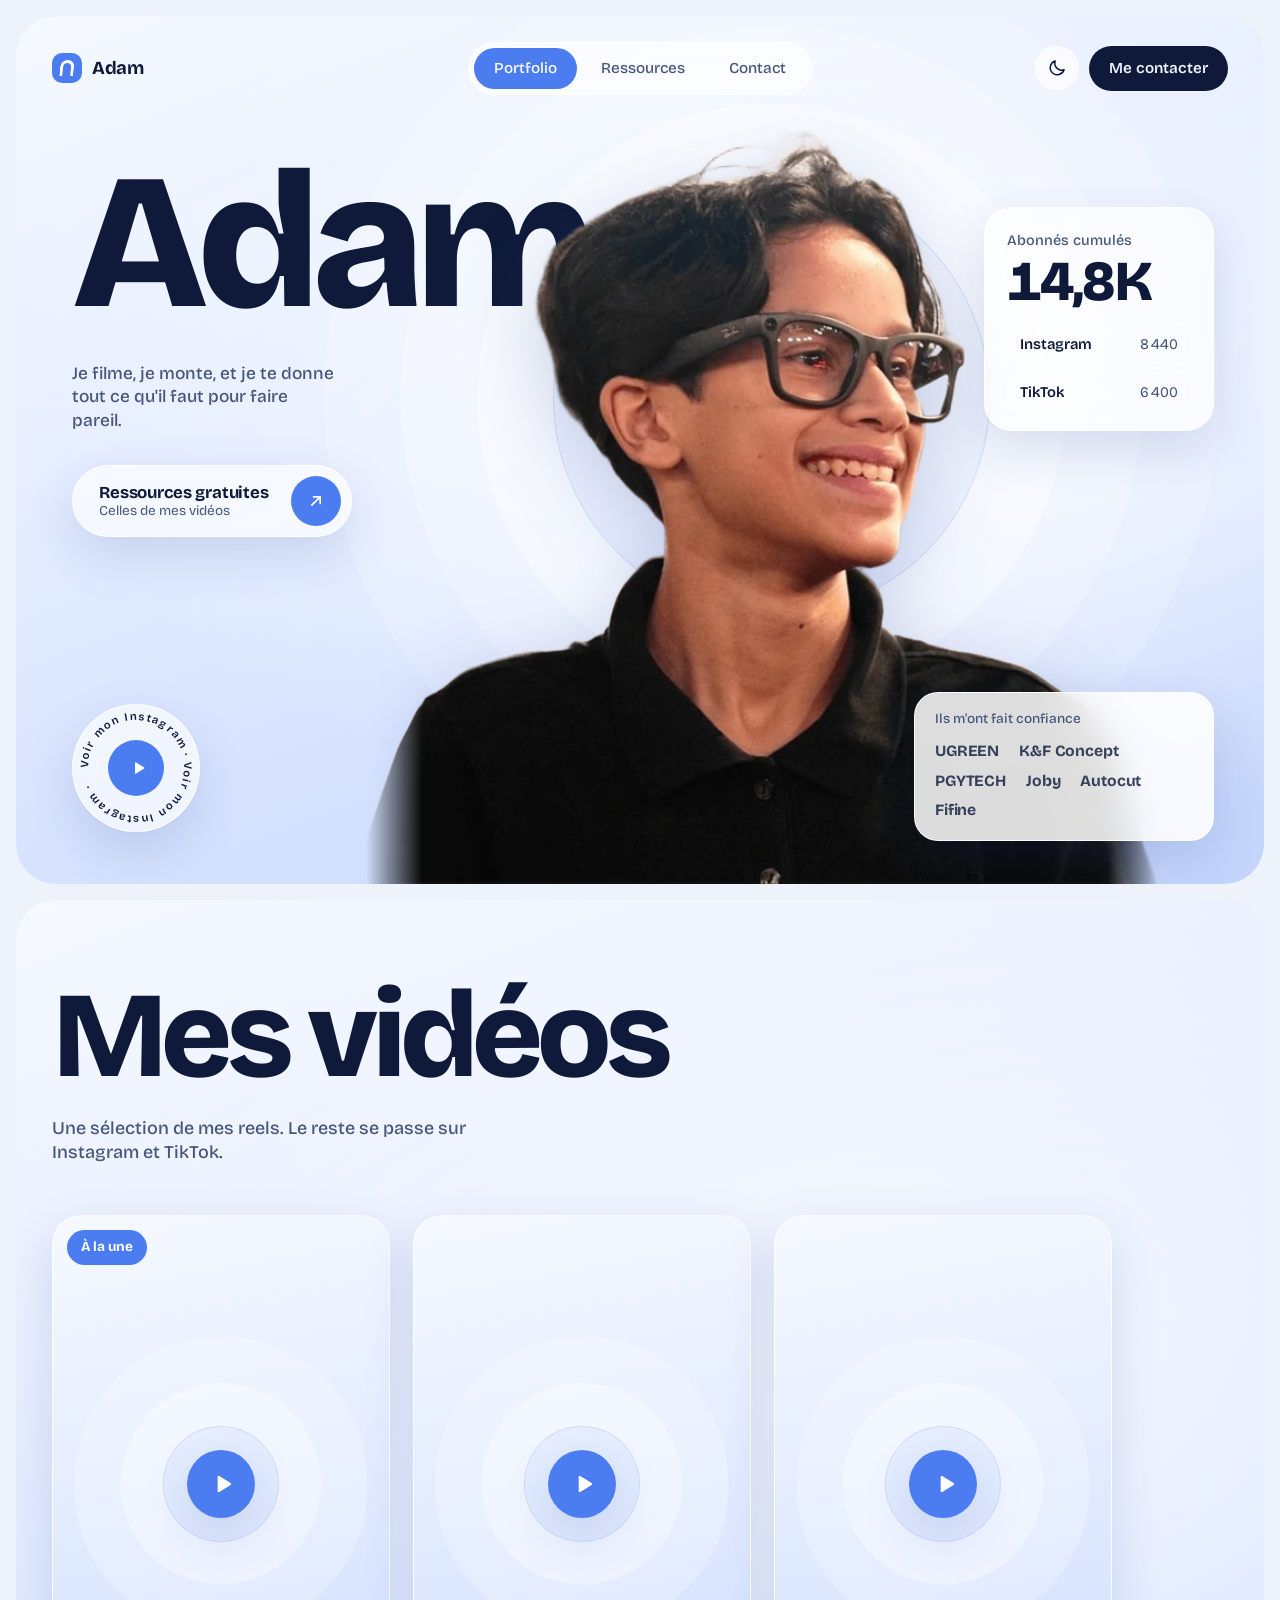
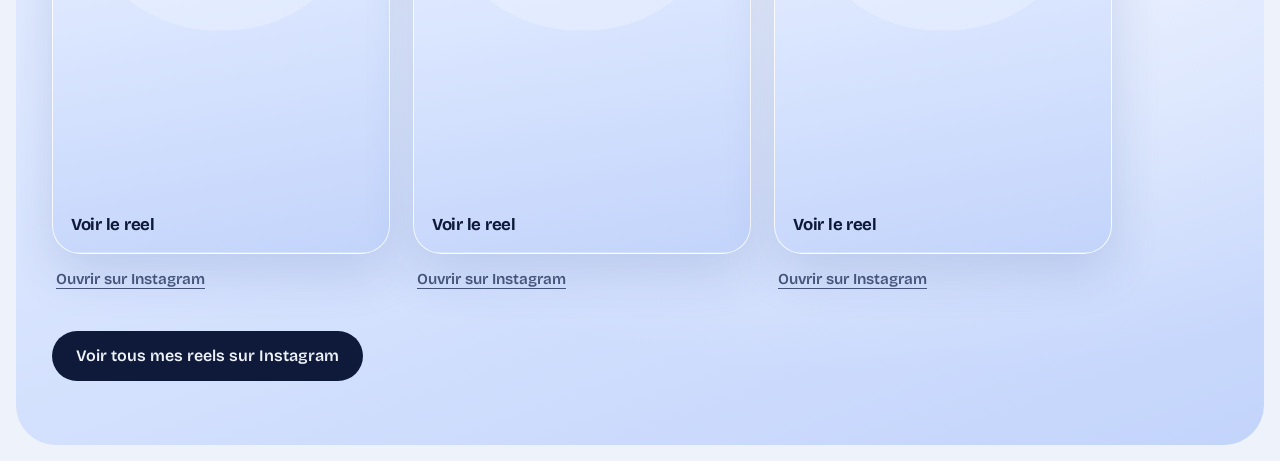
==== index.html @ 1184e5c5 "Ajoute le site lasagadadam.com : portfolio, ressources et checklist tournage Co-Authored-By: Claude " ====
<!doctype html>
<html lang="fr" data-theme="light">
<head>
  <meta charset="utf-8">
  <meta name="viewport" content="width=device-width, initial-scale=1">
  <title>Adam, vidéaste et créateur de contenu</title>
  <meta name="description" content="Portfolio d'Adam, vidéaste et créateur de contenu : courts métrages, vidéos et toutes les ressources gratuites de mes vidéos.">
  <meta name="theme-color" content="#dce7ff">
  <meta property="og:title" content="Adam, vidéaste et créateur de contenu">
  <meta property="og:description" content="Mes vidéos, mes courts métrages et toutes les ressources gratuites de mes vidéos.">
  <meta property="og:type" content="website">
  <link rel="icon" href="data:image/svg+xml,%3Csvg xmlns='http://www.w3.org/2000/svg' viewBox='0 0 32 32'%3E%3Crect width='32' height='32' rx='9' fill='%234c7df0'/%3E%3Cpath d='M9 23l7-14 7 14M12 18h8' stroke='white' stroke-width='3' fill='none' stroke-linecap='round' stroke-linejoin='round'/%3E%3C/svg%3E">
  <link rel="preload" href="assets/fonts/bricolage-grotesque-latin-wght-normal.woff2" as="font" type="font/woff2" crossorigin>
  <link rel="preload" href="assets/adam-720.webp" as="image" type="image/webp">
  <link rel="stylesheet" href="assets/style.css">
  <link rel="stylesheet" href="assets/portfolio.css">
  <script>
    /* Applique le thème choisi avant l'affichage, pour éviter un flash. */
    try { var t = localStorage.getItem("theme"); if (t === "dark" || t === "light") document.documentElement.dataset.theme = t; } catch (e) {}
  </script>
</head>
<body>
  <main class="stage">
    <section class="hero" id="top">

      <header class="nav">
        <a class="brand" href="#top" aria-label="Adam, accueil">
          <span class="brand-mark" aria-hidden="true"></span>
          <span class="brand-name">Adam</span>
        </a>

        <nav class="nav-pill" aria-label="Navigation principale">
          <a href="#portfolio" class="is-current">Portfolio</a>
          <a href="ressources.html">Ressources</a>
          <a href="mailto:lasagadadam@gmail.com">Contact</a>
        </nav>

        <div class="nav-actions">
          <button class="icon-btn" id="theme-toggle" type="button" aria-label="Passer en mode sombre" aria-pressed="false">
            <svg class="i-moon" viewBox="0 0 24 24" width="20" height="20" fill="none" stroke="currentColor" stroke-width="1.8" stroke-linecap="round" stroke-linejoin="round" aria-hidden="true"><path d="M20.5 14.2A8.5 8.5 0 0 1 9.8 3.5a8.5 8.5 0 1 0 10.7 10.7z"/></svg>
            <svg class="i-sun" viewBox="0 0 24 24" width="20" height="20" fill="none" stroke="currentColor" stroke-width="1.8" stroke-linecap="round" stroke-linejoin="round" aria-hidden="true"><circle cx="12" cy="12" r="4"/><path d="M12 2.5v2.2M12 19.3v2.2M2.5 12h2.2M19.3 12h2.2M5.3 5.3l1.6 1.6M17.1 17.1l1.6 1.6M18.7 5.3l-1.6 1.6M6.9 17.1l-1.6 1.6"/></svg>
          </button>
          <a class="btn-contact" href="mailto:lasagadadam@gmail.com">Me contacter</a>
        </div>
      </header>

      <div class="rings" aria-hidden="true"></div>

      <div class="copy">
        <h1 class="name">Adam<span class="sr-only">, vidéaste et créateur de contenu</span></h1>
        <p class="lede">Je filme, je monte, et je te donne tout ce qu'il faut pour faire pareil.</p>
        <a class="cta" href="ressources.html">
          <span class="cta-text">
            <span class="cta-title">Ressources gratuites</span>
            <span class="cta-sub">Celles de mes vidéos</span>
          </span>
          <span class="cta-arrow" aria-hidden="true">
            <svg viewBox="0 0 24 24" width="20" height="20" fill="none" stroke="currentColor" stroke-width="2" stroke-linecap="round" stroke-linejoin="round"><path d="M7 17L17 7M9 7h8v8"/></svg>
          </span>
        </a>
      </div>

      <figure class="portrait">
        <img src="assets/adam-720.webp"
             srcset="assets/adam-720.webp 720w, assets/adam.webp 1080w"
             sizes="(max-width: 960px) 92vw, 46vw"
             width="1080" height="1080" alt="Adam, souriant, avec ses lunettes noires" fetchpriority="high">
      </figure>

      <aside class="card stat" aria-label="Mon audience">
        <p class="stat-label">Abonnés cumulés</p>
        <p class="stat-number"><span id="total" data-target="0">0</span></p>
        <ul class="stat-list" id="socials"></ul>
      </aside>

      <a class="play" id="play-ig" href="https://www.instagram.com/lasagadadam2.0/" target="_blank" rel="noopener" aria-label="Voir mon compte Instagram">
        <svg class="play-text" viewBox="0 0 120 120" aria-hidden="true">
          <defs><path id="circle" d="M60 60m-46 0a46 46 0 1 1 92 0a46 46 0 1 1-92 0"/></defs>
          <text><textPath href="#circle" startOffset="0">Voir mon Instagram · Voir mon Instagram · </textPath></text>
        </svg>
        <span class="play-core" aria-hidden="true">
          <svg viewBox="0 0 24 24" width="18" height="18" fill="currentColor"><path d="M8 5.5v13a1 1 0 0 0 1.5.86l10.4-6.5a1 1 0 0 0 0-1.72L9.5 4.64A1 1 0 0 0 8 5.5z"/></svg>
        </span>
      </a>

      <div class="sponsors card" id="sponsors" hidden>
        <p class="sponsors-label">Ils m'ont fait confiance</p>
        <ul class="sponsors-list" id="sponsors-list"></ul>
      </div>

    </section>

    <section class="panel portfolio" id="portfolio" aria-labelledby="portfolio-title">
      <div class="port-head">
        <h2 class="port-title" id="portfolio-title">Mes vidéos</h2>
        <p class="port-lede">Une sélection de mes reels. Le reste se passe sur Instagram et TikTok.</p>
      </div>
      <ul class="reels" id="reels"></ul>
      <a class="port-more" id="port-more" href="https://www.instagram.com/lasagadadam2.0/" target="_blank" rel="noopener">Voir tous mes reels sur Instagram</a>
    </section>
  </main>

  <script src="data/site.js"></script>
  <script src="assets/theme.js"></script>
  <script src="assets/app.js"></script>
  <script src="assets/portfolio.js"></script>
</body>
</html>
---- assets/style.css ----
/* ---------- Polices (auto-hébergées) ---------- */
@font-face {
  font-family: "Bricolage Grotesque";
  font-style: normal;
  font-weight: 200 800;
  font-display: swap;
  src: url("fonts/bricolage-grotesque-latin-wght-normal.woff2") format("woff2");
  unicode-range: U+0000-00FF, U+0131, U+0152-0153, U+02BB-02BC, U+02C6, U+02DA, U+02DC, U+2000-206F, U+20AC, U+2122, U+2191, U+2193, U+2212, U+2215, U+FEFF, U+FFFD;
}
@font-face {
  font-family: "Bricolage Grotesque";
  font-style: normal;
  font-weight: 200 800;
  font-display: swap;
  src: url("fonts/bricolage-grotesque-latin-ext-wght-normal.woff2") format("woff2");
  unicode-range: U+0100-02BA, U+02BD-02C5, U+02C7-02CC, U+02CE-02D7, U+02DD-02FF, U+0304, U+0308, U+0329, U+1D00-1DBF, U+1E00-1E9F, U+1EF2-1EFF, U+2020, U+20A0-20AB, U+20AD-20C0, U+2113, U+2C60-2C7F, U+A720-A7FF;
}

/* ---------- Thèmes ---------- */
:root {
  --font: "Bricolage Grotesque", ui-sans-serif, system-ui, -apple-system, "Segoe UI", sans-serif;

  --page: #eef2fa;
  --hero-1: #f6f9ff;
  --hero-2: #dce7ff;
  --hero-3: #c3d4fb;
  --ink: #0f1a3a;
  --muted: #47567a;
  --accent: #4c7df0;
  --on-accent: #ffffff;
  --glass: rgba(255, 255, 255, 0.62);
  --glass-line: rgba(255, 255, 255, 0.85);
  --glass-strong: rgba(255, 255, 255, 0.86);
  --ring-a: rgba(255, 255, 255, 0.34);
  --ring-b: rgba(255, 255, 255, 0.22);
  --ring-c: rgba(255, 255, 255, 0.14);
  --ring-line: rgba(76, 125, 240, 0.22);
  --shadow: 0 18px 50px rgba(40, 70, 140, 0.16);
  --photo-glow: 0 24px 40px rgba(30, 55, 130, 0.22);
}

:root[data-theme="dark"] {
  --page: #060a14;
  --hero-1: #121d3a;
  --hero-2: #0c1530;
  --hero-3: #0a1a44;
  --ink: #eaf0ff;
  --muted: #9aaacd;
  --accent: #7fa4ff;
  --on-accent: #0a1330;
  --glass: rgba(24, 38, 74, 0.58);
  --glass-line: rgba(255, 255, 255, 0.1);
  --glass-strong: rgba(20, 33, 68, 0.78);
  --ring-a: rgba(127, 164, 255, 0.12);
  --ring-b: rgba(127, 164, 255, 0.08);
  --ring-c: rgba(127, 164, 255, 0.05);
  --ring-line: rgba(127, 164, 255, 0.28);
  --shadow: 0 18px 50px rgba(0, 0, 0, 0.45);
  --photo-glow: 0 0 60px rgba(127, 164, 255, 0.28);
}

/* ---------- Base ---------- */
*, *::before, *::after { box-sizing: border-box; }
html { -webkit-text-size-adjust: 100%; scroll-behavior: smooth; }
@media (prefers-reduced-motion: reduce) { html { scroll-behavior: auto; } }
#portfolio { scroll-margin-top: 16px; }
body {
  margin: 0;
  background: var(--page);
  color: var(--ink);
  font-family: var(--font);
  font-size: 1rem;
  line-height: 1.5;
  -webkit-font-smoothing: antialiased;
  transition: background-color .3s ease, color .3s ease;
}
a { color: inherit; text-decoration: none; }
ul { margin: 0; padding: 0; list-style: none; }
p { margin: 0; }
img { display: block; max-width: 100%; }
.sr-only {
  position: absolute; width: 1px; height: 1px; margin: -1px; padding: 0;
  overflow: hidden; clip: rect(0 0 0 0); white-space: nowrap; border: 0;
}
:focus-visible { outline: 3px solid var(--accent); outline-offset: 3px; border-radius: 12px; }

/* ---------- Hero (desktop) ---------- */
.stage { padding: 16px; }

.hero,
.panel {
  position: relative;
  isolation: isolate;
  overflow: hidden;
  border-radius: 40px;
  min-height: max(680px, calc(100svh - 32px));
  background:
    radial-gradient(120% 90% at 70% 40%, var(--hero-1) 0%, transparent 60%),
    linear-gradient(160deg, var(--hero-1) 0%, var(--hero-2) 55%, var(--hero-3) 100%);
  transition: background .3s ease;
}

/* Nav */
.nav {
  position: absolute; z-index: 6;
  top: 26px; left: 36px; right: 36px;
  display: grid; grid-template-columns: 1fr auto 1fr; align-items: center; gap: 16px;
}
.brand { display: inline-flex; align-items: center; gap: 10px; justify-self: start; font-weight: 700; font-size: 1.15rem; letter-spacing: -0.02em; }
.brand-mark { width: 30px; height: 30px; border-radius: 10px; background: var(--accent); position: relative; }
.brand-mark::after {
  content: ""; position: absolute; inset: 7px 8px; border: 3px solid var(--on-accent);
  border-bottom: 0; border-radius: 8px 8px 0 0; transform: skewX(-6deg);
}
.nav-pill {
  display: flex; gap: 4px; padding: 5px;
  background: var(--glass); border: 1px solid var(--glass-line); border-radius: 999px;
  backdrop-filter: blur(14px); -webkit-backdrop-filter: blur(14px);
}
.nav-pill a { padding: 9px 20px; border-radius: 999px; font-weight: 500; font-size: .95rem; color: var(--muted); transition: background .2s, color .2s; }
.nav-pill a:hover { color: var(--ink); }
.nav-pill a.is-current { background: var(--accent); color: var(--on-accent); }
.nav-actions { justify-self: end; display: flex; align-items: center; gap: 10px; }
.icon-btn {
  width: 44px; height: 44px; border-radius: 50%; border: 1px solid var(--glass-line);
  background: var(--glass); color: var(--ink); display: grid; place-items: center; cursor: pointer;
  backdrop-filter: blur(14px); -webkit-backdrop-filter: blur(14px); transition: transform .2s;
}
.icon-btn:hover { transform: scale(1.06); }
.i-sun { display: none; }
:root[data-theme="dark"] .i-sun { display: block; }
:root[data-theme="dark"] .i-moon { display: none; }
.btn-contact {
  padding: 11px 20px; border-radius: 999px; background: var(--ink); color: var(--page);
  font-weight: 600; font-size: .95rem; transition: transform .2s;
}
.btn-contact:hover { transform: translateY(-1px); }

/* Anneaux derrière le portrait */
.rings {
  position: absolute; z-index: 0;
  width: min(34vw, 62svh); aspect-ratio: 1; border-radius: 50%;
  right: 22%; top: 44%; transform: translateY(-50%);
  background: radial-gradient(circle, var(--hero-1) 0%, transparent 70%);
  box-shadow:
    0 0 0 1px var(--ring-line),
    0 0 0 clamp(40px, 6vw, 90px) var(--ring-a),
    0 0 0 clamp(80px, 12vw, 180px) var(--ring-b),
    0 0 0 clamp(120px, 18vw, 270px) var(--ring-c);
  animation: rings-in 1.2s cubic-bezier(.2, .7, .2, 1) both;
}

/* Titre + phrase */
.copy { position: absolute; z-index: 1; left: 4.5%; top: 17%; max-width: 40%; }
.name {
  margin: 0; font-weight: 800; letter-spacing: -0.055em; line-height: .82;
  font-size: clamp(6rem, 15vw, 15rem);
  color: var(--ink);
}
.lede {
  margin-top: clamp(22px, 3.2vw, 44px); max-width: 24ch;
  font-size: clamp(1.05rem, 1.35vw, 1.35rem); line-height: 1.35; font-weight: 500; color: var(--muted);
}

/* Portrait */
.portrait { margin: 0; position: absolute; z-index: 2; bottom: 0; right: 8%; height: 92%; aspect-ratio: 1; }
.portrait img {
  width: 100%; height: 100%; object-fit: contain; object-position: bottom center;
  filter: drop-shadow(var(--photo-glow));
  /* Adoucit les bords droits de la photo, coupés net au niveau des épaules */
  -webkit-mask-image: linear-gradient(to right, transparent 0, #000 7%, #000 93%, transparent 100%);
          mask-image: linear-gradient(to right, transparent 0, #000 7%, #000 93%, transparent 100%);
  animation: rise .9s cubic-bezier(.2, .7, .2, 1) both;
}

/* Carte audience */
.card {
  background: var(--glass); border: 1px solid var(--glass-line); border-radius: 28px;
  backdrop-filter: blur(16px); -webkit-backdrop-filter: blur(16px); box-shadow: var(--shadow);
}
.stat { position: absolute; z-index: 4; right: 4%; top: 22%; width: 230px; padding: 22px 22px 18px; }
.stat-label { font-size: .9rem; font-weight: 500; color: var(--muted); }
.stat-number { margin: 2px 0 14px; font-size: clamp(3rem, 4.4vw, 4.2rem); font-weight: 800; letter-spacing: -0.045em; line-height: 1; font-variant-numeric: tabular-nums; }
.stat-list { display: grid; gap: 8px; }
.stat-list li { display: flex; justify-content: space-between; align-items: baseline; gap: 10px; font-size: .92rem; }
.stat-list a { display: flex; justify-content: space-between; width: 100%; gap: 10px; padding: 8px 12px; border-radius: 14px; background: rgba(255, 255, 255, .0); border: 1px solid var(--glass-line); transition: background .2s; }
.stat-list a:hover { background: var(--glass); }
.stat-list .p-name { font-weight: 600; }
.stat-list .p-count { color: var(--muted); font-variant-numeric: tabular-nums; }

/* Bouton lecture / Instagram */
.play {
  position: absolute; z-index: 4; left: 4.5%; bottom: 6%;
  width: 128px; height: 128px; display: grid; place-items: center; border-radius: 50%;
  background: var(--glass); border: 1px solid var(--glass-line); backdrop-filter: blur(14px); -webkit-backdrop-filter: blur(14px);
  box-shadow: var(--shadow);
}
.play-text { position: absolute; inset: 0; width: 100%; height: 100%; }
.play-text text { font-family: var(--font); font-size: 10.6px; font-weight: 600; letter-spacing: .14em; fill: var(--ink); }
.play-core {
  width: 56px; height: 56px; border-radius: 50%; background: var(--accent); color: var(--on-accent);
  display: grid; place-items: center; padding-left: 3px; transition: transform .25s;
}
.play:hover .play-core { transform: scale(1.1); }
.play:hover .play-text { animation: spin 9s linear infinite; }

/* CTA ressources */
.cta {
  margin-top: clamp(22px, 2.6vw, 36px);
  display: inline-flex; align-items: center; gap: 22px; padding: 10px 10px 10px 26px;
  background: var(--glass); border: 1px solid var(--glass-line); border-radius: 999px;
  backdrop-filter: blur(16px); -webkit-backdrop-filter: blur(16px); box-shadow: var(--shadow);
}
.cta-text { display: grid; line-height: 1.2; }
.cta-title { font-weight: 700; font-size: 1.05rem; letter-spacing: -0.01em; }
.cta-sub { font-size: .85rem; color: var(--muted); }
.cta-arrow { width: 50px; height: 50px; border-radius: 50%; background: var(--accent); color: var(--on-accent); display: grid; place-items: center; transition: transform .25s; }
.cta:hover .cta-arrow { transform: rotate(45deg); }

/* Sponsors */
.sponsors { position: absolute; z-index: 4; right: 4%; bottom: 5%; width: 300px; padding: 16px 20px 18px; border-radius: 24px; background: var(--glass-strong); }
.sponsors[hidden] { display: none; }
.sponsors-label { font-size: .85rem; font-weight: 500; color: var(--muted); margin-bottom: 10px; }
.sponsors-list { display: flex; flex-wrap: wrap; gap: 6px 20px; }
.sponsors-list li { font-weight: 700; font-size: .98rem; letter-spacing: -0.01em; color: var(--ink); opacity: .8; }

/* ---------- Animations ---------- */
@keyframes rise { from { opacity: 0; transform: translateY(28px); } to { opacity: 1; transform: none; } }
@keyframes rings-in { from { opacity: 0; transform: translateY(-50%) scale(.82); } to { opacity: 1; transform: translateY(-50%) scale(1); } }
@keyframes spin { to { transform: rotate(360deg); } }
@media (prefers-reduced-motion: reduce) {
  .rings, .portrait img { animation: none; }
  .play:hover .play-text { animation: none; }
  * { transition: none !important; }
}

/* ---------- Tablette / mobile ---------- */
@media (max-width: 1250px) {
  .portrait { right: 5%; }
  .stat { width: 200px; right: 3%; }
}
@media (max-width: 1100px) {
  .portrait { right: 5%; height: min(92%, 58vw); }
  .stat { width: 172px; right: 2.5%; }
  .copy { max-width: 46%; }
  .stat { width: 200px; padding: 18px; }
  .cta-sub { display: none; }
  .sponsors { max-width: 260px; }
}

@media (max-width: 960px) {
  .stage { padding: 10px; }
  .hero {
    min-height: 0; border-radius: 30px; padding: 18px 18px 22px;
    display: grid; gap: 0;
    grid-template-columns: minmax(0, 1fr);
    grid-template-areas: "nav" "copy" "stage" "sponsors";
  }
  .nav {
    position: static; grid-area: nav; grid-template-columns: 1fr auto; row-gap: 14px;
  }
  .nav-pill { grid-column: 1 / -1; grid-row: 2; justify-self: stretch; justify-content: space-between; }
  .nav-pill a { padding: 9px 14px; flex: 1; text-align: center; }
  .btn-contact { display: none; }

  .copy { position: static; grid-area: copy; max-width: none; padding-top: 26px; }
  .name { font-size: clamp(5rem, 30vw, 9rem); }
  .lede { max-width: 26ch; font-size: 1.1rem; }
  .cta { display: flex; justify-content: space-between; margin-top: 22px; }

  .rings, .portrait, .stat, .play { grid-area: stage; position: relative; inset: auto; }
  .rings { align-self: center; justify-self: center; width: 78%; right: auto; top: auto; transform: none; animation-name: rings-in-m; }
  .portrait {
    align-self: end; justify-self: center; width: 100%; max-width: 640px; height: auto; margin-top: -2vw;
    -webkit-mask-image: linear-gradient(to bottom, #000 82%, transparent 100%);
            mask-image: linear-gradient(to bottom, #000 82%, transparent 100%);
  }
  .stat { align-self: end; justify-self: end; width: 156px; padding: 14px 16px 12px; border-radius: 22px; margin-bottom: 4px; }
  .stat-number { font-size: 2.5rem; margin-bottom: 0; }
  .stat-list { display: none; }
  .play { align-self: end; justify-self: start; width: 104px; height: 104px; margin-bottom: 4px; }
  .play-text text { font-size: 9px; }
  .play-core { width: 46px; height: 46px; }

  .sponsors { grid-area: sponsors; position: static; width: auto; margin-top: 18px; }
}
@keyframes rings-in-m { from { opacity: 0; transform: scale(.82); } to { opacity: 1; transform: none; } }
---- assets/portfolio.css ----
/* Section Portfolio de la page d'accueil (s'appuie sur style.css) */
.portfolio {
  margin-top: 16px; min-height: 0;
  padding: clamp(44px, 6.5vw, 96px) 36px clamp(40px, 5vw, 72px);
}
.port-title {
  margin: 0; font-weight: 800; letter-spacing: -0.055em; line-height: .88;
  font-size: clamp(3.4rem, 9.5vw, 8.5rem); color: var(--ink);
}
.port-lede { margin-top: clamp(16px, 2vw, 26px); max-width: 38ch; font-size: clamp(1.05rem, 1.4vw, 1.3rem); line-height: 1.35; font-weight: 500; color: var(--muted); }

.reels {
  display: grid; grid-template-columns: repeat(3, minmax(0, 1fr)); gap: clamp(14px, 1.8vw, 24px);
  max-width: 1060px; margin-top: clamp(30px, 4vw, 52px); align-items: start;
}
.reel { display: grid; gap: 12px; min-width: 0; }

.reel-frame { position: relative; aspect-ratio: 9 / 17; border-radius: 28px; overflow: hidden; background: var(--hero-2); box-shadow: var(--shadow); }
.reel-frame iframe { position: absolute; inset: 0; width: 100%; height: 100%; border: 0; background: #fff; }

.reel-poster {
  position: absolute; inset: 0; width: 100%; display: block; padding: 0; cursor: pointer;
  border: 1px solid var(--glass-line); border-radius: inherit; color: var(--ink); font: inherit; text-align: left;
  background: linear-gradient(170deg, var(--hero-1) 0%, var(--hero-2) 58%, var(--hero-3) 100%);
  background-size: cover; background-position: center;
}
.reel-poster::before {
  content: ""; position: absolute; left: 50%; top: 42%; width: 34%; aspect-ratio: 1; border-radius: 50%;
  transform: translate(-50%, -50%);
  box-shadow: 0 0 0 1px var(--ring-line), 0 0 0 clamp(22px, 3.4vw, 46px) var(--ring-a), 0 0 0 clamp(46px, 7vw, 94px) var(--ring-b);
}
.reel-poster.has-cover::before { display: none; }
.reel-play {
  position: absolute; left: 50%; top: 42%; transform: translate(-50%, -50%);
  width: 68px; height: 68px; border-radius: 50%; background: var(--accent); color: var(--on-accent);
  display: grid; place-items: center; padding-left: 3px; box-shadow: var(--shadow); transition: transform .25s;
}
.reel-poster:hover .reel-play { transform: translate(-50%, -50%) scale(1.1); }
.reel-label { position: absolute; left: 18px; right: 18px; bottom: 18px; font-weight: 700; font-size: 1.05rem; letter-spacing: -0.015em; line-height: 1.2; text-wrap: balance; }
.reel-badge {
  position: absolute; left: 14px; top: 14px; padding: 7px 14px; border-radius: 999px;
  font-size: .85rem; font-weight: 700; background: var(--accent); color: var(--on-accent);
}

.reel-open { justify-self: start; font-weight: 600; font-size: .95rem; color: var(--muted); text-decoration: underline; text-underline-offset: 4px; padding: 2px 4px; }
.reel-open:hover { color: var(--ink); }

.port-more {
  display: inline-flex; margin-top: clamp(24px, 3vw, 38px); padding: 13px 24px; border-radius: 999px;
  background: var(--ink); color: var(--page); font-weight: 600; transition: transform .2s;
}
.port-more:hover { transform: translateY(-1px); }

@media (max-width: 960px) {
  .portfolio { padding: 44px 18px 32px; }
  .reels {
    display: flex; overflow-x: auto; scroll-snap-type: x mandatory; gap: 14px;
    margin-left: -18px; margin-right: -18px; padding: 4px 18px 10px; scrollbar-width: none;
  }
  .reels::-webkit-scrollbar { display: none; }
  .reel { flex: 0 0 min(76vw, 320px); scroll-snap-align: center; }
}
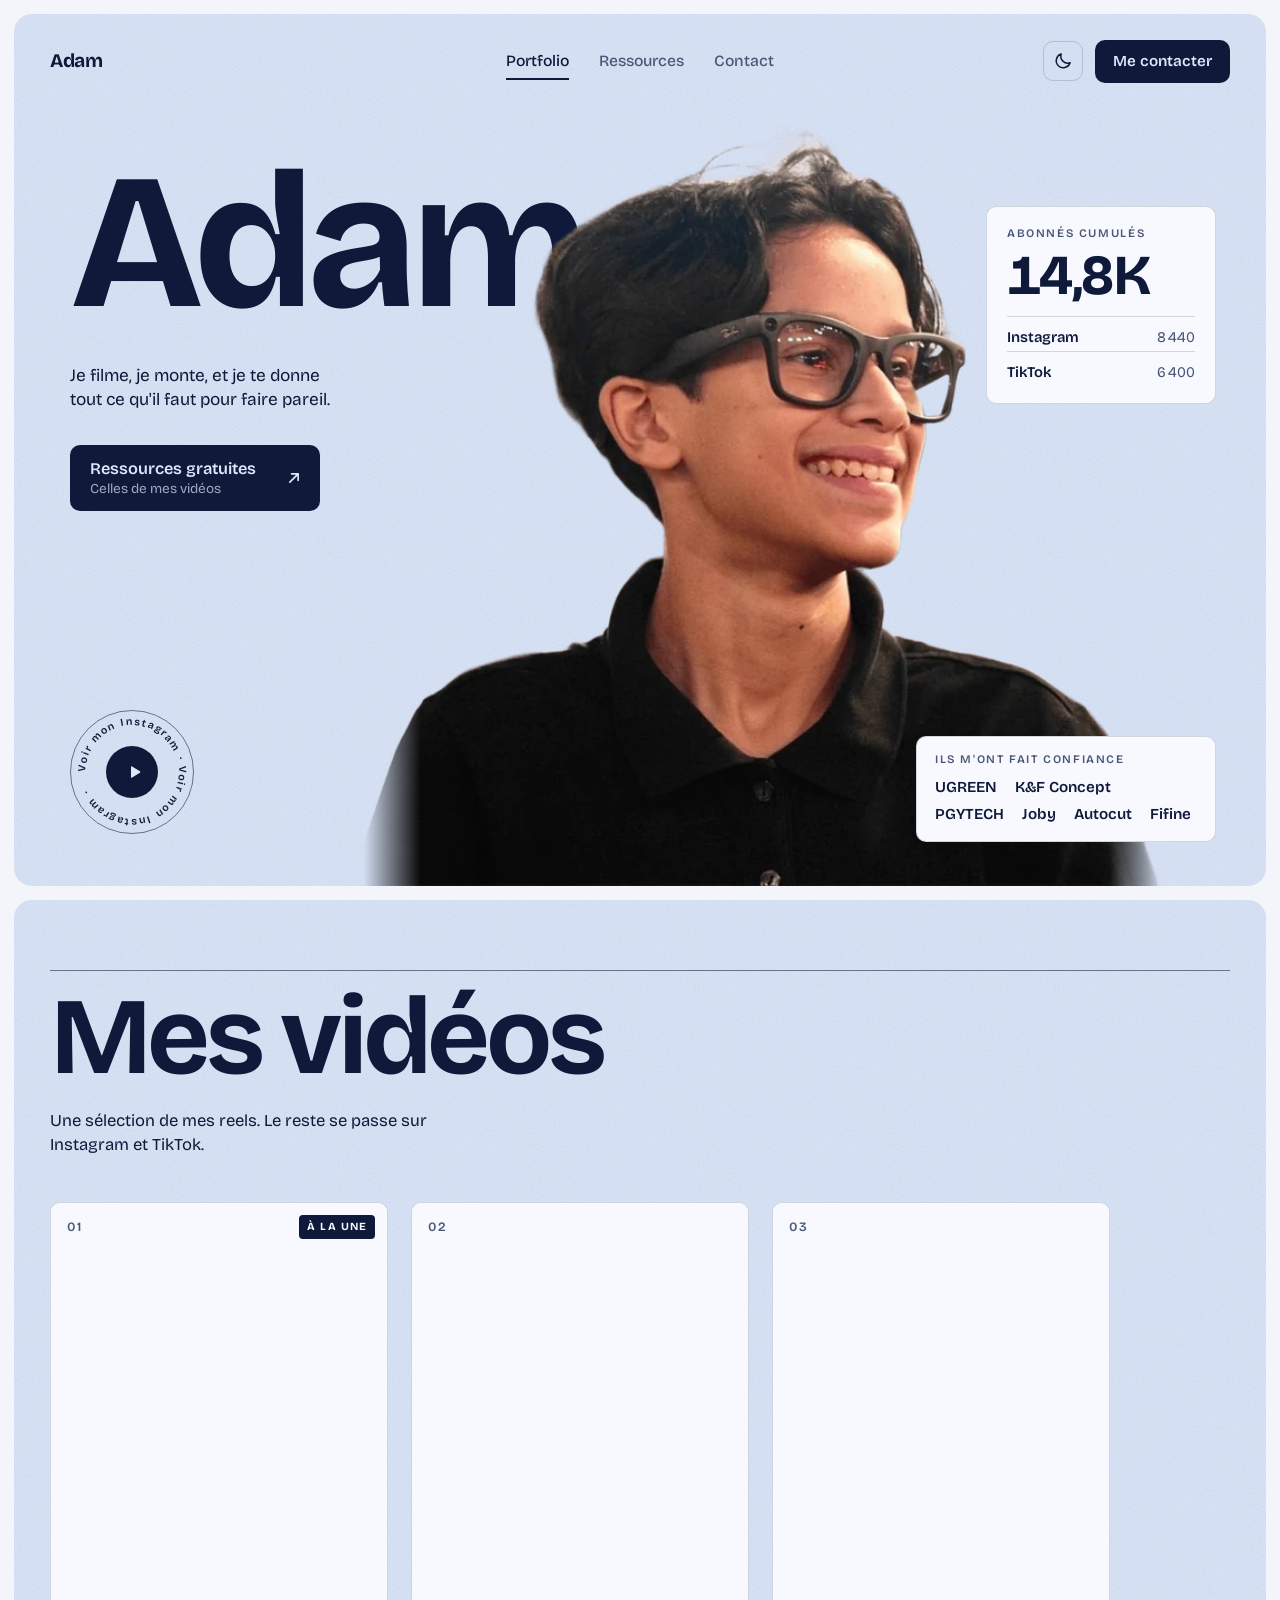
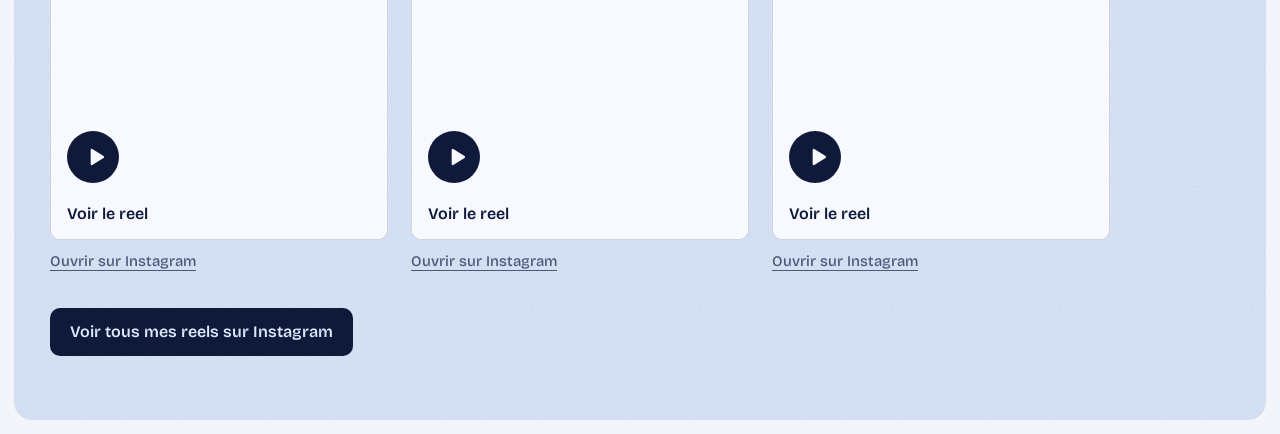
==== commit e50aba15: "Design plus sobre : aplats, filets fins, petits arrondis, sans verre ni anneaux Co-Authored-By: Clau" ====
--- a/index.html
+++ b/index.html
@@ -5,7 +5,7 @@
   <meta name="viewport" content="width=device-width, initial-scale=1">
   <title>Adam, vidéaste et créateur de contenu</title>
   <meta name="description" content="Portfolio d'Adam, vidéaste et créateur de contenu : courts métrages, vidéos et toutes les ressources gratuites de mes vidéos.">
-  <meta name="theme-color" content="#dce7ff">
+  <meta name="theme-color" content="#dce7fb">
   <meta property="og:title" content="Adam, vidéaste et créateur de contenu">
   <meta property="og:description" content="Mes vidéos, mes courts métrages et toutes les ressources gratuites de mes vidéos.">
   <meta property="og:type" content="website">
@@ -25,7 +25,6 @@
 
       <header class="nav">
         <a class="brand" href="#top" aria-label="Adam, accueil">
-          <span class="brand-mark" aria-hidden="true"></span>
           <span class="brand-name">Adam</span>
         </a>
 
@@ -44,8 +43,6 @@
         </div>
       </header>
 
-      <div class="rings" aria-hidden="true"></div>
-
       <div class="copy">
         <h1 class="name">Adam<span class="sr-only">, vidéaste et créateur de contenu</span></h1>
         <p class="lede">Je filme, je monte, et je te donne tout ce qu'il faut pour faire pareil.</p>
@@ -54,9 +51,7 @@
             <span class="cta-title">Ressources gratuites</span>
             <span class="cta-sub">Celles de mes vidéos</span>
           </span>
-          <span class="cta-arrow" aria-hidden="true">
-            <svg viewBox="0 0 24 24" width="20" height="20" fill="none" stroke="currentColor" stroke-width="2" stroke-linecap="round" stroke-linejoin="round"><path d="M7 17L17 7M9 7h8v8"/></svg>
-          </span>
+          <span class="cta-arrow" aria-hidden="true"><svg viewBox="0 0 24 24" width="20" height="20" fill="none" stroke="currentColor" stroke-width="2" stroke-linecap="round" stroke-linejoin="round"><path d="M7 17L17 7M9 7h8v8"/></svg></span>
         </a>
       </div>
 
--- a/assets/style.css
+++ b/assets/style.css
@@ -17,46 +17,35 @@
 }
 
 /* ---------- Thèmes ---------- */
+/* Aplats, filets fins, petits arrondis : pas de verre, pas de dégradés. */
 :root {
   --font: "Bricolage Grotesque", ui-sans-serif, system-ui, -apple-system, "Segoe UI", sans-serif;
-
-  --page: #eef2fa;
-  --hero-1: #f6f9ff;
-  --hero-2: #dce7ff;
-  --hero-3: #c3d4fb;
+  --r: 10px;           /* arrondi des boutons et cartes */
+  --r-panel: 18px;     /* arrondi des grands blocs */
+
+  --page: #f3f5fa;
+  --hero: #dce7fb;     /* bleu doux, uni */
+  --surface: #f7f9fe;  /* cartes posées sur le bleu */
   --ink: #0f1a3a;
-  --muted: #47567a;
-  --accent: #4c7df0;
+  --muted: #4a5878;
+  --accent: #3b6ee0;
   --on-accent: #ffffff;
-  --glass: rgba(255, 255, 255, 0.62);
-  --glass-line: rgba(255, 255, 255, 0.85);
-  --glass-strong: rgba(255, 255, 255, 0.86);
-  --ring-a: rgba(255, 255, 255, 0.34);
-  --ring-b: rgba(255, 255, 255, 0.22);
-  --ring-c: rgba(255, 255, 255, 0.14);
-  --ring-line: rgba(76, 125, 240, 0.22);
-  --shadow: 0 18px 50px rgba(40, 70, 140, 0.16);
-  --photo-glow: 0 24px 40px rgba(30, 55, 130, 0.22);
+  --line: rgba(15, 26, 58, 0.16);
+  --line-strong: rgba(15, 26, 58, 0.55);
+  --grain: .07;
 }
 
 :root[data-theme="dark"] {
-  --page: #060a14;
-  --hero-1: #121d3a;
-  --hero-2: #0c1530;
-  --hero-3: #0a1a44;
-  --ink: #eaf0ff;
-  --muted: #9aaacd;
+  --page: #090d18;
+  --hero: #111a31;
+  --surface: #172241;
+  --ink: #e9eefc;
+  --muted: #9aa8c9;
   --accent: #7fa4ff;
   --on-accent: #0a1330;
-  --glass: rgba(24, 38, 74, 0.58);
-  --glass-line: rgba(255, 255, 255, 0.1);
-  --glass-strong: rgba(20, 33, 68, 0.78);
-  --ring-a: rgba(127, 164, 255, 0.12);
-  --ring-b: rgba(127, 164, 255, 0.08);
-  --ring-c: rgba(127, 164, 255, 0.05);
-  --ring-line: rgba(127, 164, 255, 0.28);
-  --shadow: 0 18px 50px rgba(0, 0, 0, 0.45);
-  --photo-glow: 0 0 60px rgba(127, 164, 255, 0.28);
+  --line: rgba(233, 238, 252, 0.16);
+  --line-strong: rgba(233, 238, 252, 0.6);
+  --grain: .10;
 }
 
 /* ---------- Base ---------- */
@@ -82,154 +71,134 @@
   position: absolute; width: 1px; height: 1px; margin: -1px; padding: 0;
   overflow: hidden; clip: rect(0 0 0 0); white-space: nowrap; border: 0;
 }
-:focus-visible { outline: 3px solid var(--accent); outline-offset: 3px; border-radius: 12px; }
-
-/* ---------- Hero (desktop) ---------- */
-.stage { padding: 16px; }
+:focus-visible { outline: 2px solid var(--accent); outline-offset: 3px; border-radius: 4px; }
+
+/* Petit libellé en capitales, repris partout */
+.kicker, .stat-label, .sponsors-label {
+  font-size: .72rem; font-weight: 600; letter-spacing: .14em; text-transform: uppercase; color: var(--muted);
+}
+
+/* ---------- Blocs ---------- */
+.stage { padding: 14px; }
 
 .hero,
 .panel {
   position: relative;
   isolation: isolate;
   overflow: hidden;
-  border-radius: 40px;
-  min-height: max(680px, calc(100svh - 32px));
-  background:
-    radial-gradient(120% 90% at 70% 40%, var(--hero-1) 0%, transparent 60%),
-    linear-gradient(160deg, var(--hero-1) 0%, var(--hero-2) 55%, var(--hero-3) 100%);
-  transition: background .3s ease;
-}
-
-/* Nav */
+  border-radius: var(--r-panel);
+  min-height: max(680px, calc(100svh - 28px));
+  background: var(--hero);
+  transition: background-color .3s ease;
+}
+/* Léger grain : l'aplat ressemble à du papier, pas à un export d'écran */
+.hero::before, .panel::before {
+  content: ""; position: absolute; inset: 0; z-index: -1; pointer-events: none; opacity: var(--grain);
+  background-image: url("data:image/svg+xml,%3Csvg xmlns='http://www.w3.org/2000/svg' width='180' height='180'%3E%3Cfilter id='n'%3E%3CfeTurbulence type='fractalNoise' baseFrequency='.9' numOctaves='2' stitchTiles='stitch'/%3E%3CfeColorMatrix values='0 0 0 0 0 0 0 0 0 0 0 0 0 0 0 0 0 0 1 0'/%3E%3C/filter%3E%3Crect width='100%25' height='100%25' filter='url(%23n)'/%3E%3C/svg%3E");
+}
+
+/* ---------- Nav ---------- */
 .nav {
   position: absolute; z-index: 6;
   top: 26px; left: 36px; right: 36px;
   display: grid; grid-template-columns: 1fr auto 1fr; align-items: center; gap: 16px;
 }
-.brand { display: inline-flex; align-items: center; gap: 10px; justify-self: start; font-weight: 700; font-size: 1.15rem; letter-spacing: -0.02em; }
-.brand-mark { width: 30px; height: 30px; border-radius: 10px; background: var(--accent); position: relative; }
-.brand-mark::after {
-  content: ""; position: absolute; inset: 7px 8px; border: 3px solid var(--on-accent);
-  border-bottom: 0; border-radius: 8px 8px 0 0; transform: skewX(-6deg);
-}
-.nav-pill {
-  display: flex; gap: 4px; padding: 5px;
-  background: var(--glass); border: 1px solid var(--glass-line); border-radius: 999px;
-  backdrop-filter: blur(14px); -webkit-backdrop-filter: blur(14px);
-}
-.nav-pill a { padding: 9px 20px; border-radius: 999px; font-weight: 500; font-size: .95rem; color: var(--muted); transition: background .2s, color .2s; }
+.brand { justify-self: start; font-weight: 700; font-size: 1.2rem; letter-spacing: -0.02em; }
+.nav-pill { display: flex; gap: 30px; }
+.nav-pill a {
+  padding: 6px 0; font-weight: 500; font-size: .98rem; color: var(--muted);
+  border-bottom: 2px solid transparent; transition: color .2s, border-color .2s;
+}
 .nav-pill a:hover { color: var(--ink); }
-.nav-pill a.is-current { background: var(--accent); color: var(--on-accent); }
-.nav-actions { justify-self: end; display: flex; align-items: center; gap: 10px; }
+.nav-pill a.is-current { color: var(--ink); border-bottom-color: var(--ink); }
+.nav-actions { justify-self: end; display: flex; align-items: center; gap: 12px; }
 .icon-btn {
-  width: 44px; height: 44px; border-radius: 50%; border: 1px solid var(--glass-line);
-  background: var(--glass); color: var(--ink); display: grid; place-items: center; cursor: pointer;
-  backdrop-filter: blur(14px); -webkit-backdrop-filter: blur(14px); transition: transform .2s;
-}
-.icon-btn:hover { transform: scale(1.06); }
+  width: 40px; height: 40px; border-radius: var(--r); border: 1px solid var(--line);
+  background: transparent; color: var(--ink); display: grid; place-items: center; cursor: pointer;
+  transition: border-color .2s;
+}
+.icon-btn:hover { border-color: var(--line-strong); }
 .i-sun { display: none; }
 :root[data-theme="dark"] .i-sun { display: block; }
 :root[data-theme="dark"] .i-moon { display: none; }
 .btn-contact {
-  padding: 11px 20px; border-radius: 999px; background: var(--ink); color: var(--page);
-  font-weight: 600; font-size: .95rem; transition: transform .2s;
-}
-.btn-contact:hover { transform: translateY(-1px); }
-
-/* Anneaux derrière le portrait */
-.rings {
-  position: absolute; z-index: 0;
-  width: min(34vw, 62svh); aspect-ratio: 1; border-radius: 50%;
-  right: 22%; top: 44%; transform: translateY(-50%);
-  background: radial-gradient(circle, var(--hero-1) 0%, transparent 70%);
-  box-shadow:
-    0 0 0 1px var(--ring-line),
-    0 0 0 clamp(40px, 6vw, 90px) var(--ring-a),
-    0 0 0 clamp(80px, 12vw, 180px) var(--ring-b),
-    0 0 0 clamp(120px, 18vw, 270px) var(--ring-c);
-  animation: rings-in 1.2s cubic-bezier(.2, .7, .2, 1) both;
-}
-
-/* Titre + phrase */
+  padding: 10px 18px; border-radius: var(--r); background: var(--ink); color: var(--hero);
+  font-weight: 600; font-size: .95rem; transition: opacity .2s;
+}
+.btn-contact:hover { opacity: .85; }
+
+/* ---------- Titre + phrase ---------- */
 .copy { position: absolute; z-index: 1; left: 4.5%; top: 17%; max-width: 40%; }
 .name {
-  margin: 0; font-weight: 800; letter-spacing: -0.055em; line-height: .82;
+  margin: 0; font-weight: 700; letter-spacing: -0.05em; line-height: .84;
   font-size: clamp(6rem, 15vw, 15rem);
   color: var(--ink);
 }
 .lede {
   margin-top: clamp(22px, 3.2vw, 44px); max-width: 24ch;
-  font-size: clamp(1.05rem, 1.35vw, 1.35rem); line-height: 1.35; font-weight: 500; color: var(--muted);
-}
-
-/* Portrait */
+  font-size: clamp(1.05rem, 1.35vw, 1.35rem); line-height: 1.38; font-weight: 400; color: var(--ink);
+}
+
+/* ---------- Portrait ---------- */
 .portrait { margin: 0; position: absolute; z-index: 2; bottom: 0; right: 8%; height: 92%; aspect-ratio: 1; }
 .portrait img {
   width: 100%; height: 100%; object-fit: contain; object-position: bottom center;
-  filter: drop-shadow(var(--photo-glow));
   /* Adoucit les bords droits de la photo, coupés net au niveau des épaules */
   -webkit-mask-image: linear-gradient(to right, transparent 0, #000 7%, #000 93%, transparent 100%);
           mask-image: linear-gradient(to right, transparent 0, #000 7%, #000 93%, transparent 100%);
-  animation: rise .9s cubic-bezier(.2, .7, .2, 1) both;
-}
-
-/* Carte audience */
-.card {
-  background: var(--glass); border: 1px solid var(--glass-line); border-radius: 28px;
-  backdrop-filter: blur(16px); -webkit-backdrop-filter: blur(16px); box-shadow: var(--shadow);
-}
-.stat { position: absolute; z-index: 4; right: 4%; top: 22%; width: 230px; padding: 22px 22px 18px; }
-.stat-label { font-size: .9rem; font-weight: 500; color: var(--muted); }
-.stat-number { margin: 2px 0 14px; font-size: clamp(3rem, 4.4vw, 4.2rem); font-weight: 800; letter-spacing: -0.045em; line-height: 1; font-variant-numeric: tabular-nums; }
-.stat-list { display: grid; gap: 8px; }
-.stat-list li { display: flex; justify-content: space-between; align-items: baseline; gap: 10px; font-size: .92rem; }
-.stat-list a { display: flex; justify-content: space-between; width: 100%; gap: 10px; padding: 8px 12px; border-radius: 14px; background: rgba(255, 255, 255, .0); border: 1px solid var(--glass-line); transition: background .2s; }
-.stat-list a:hover { background: var(--glass); }
+  animation: rise .8s cubic-bezier(.2, .7, .2, 1) both;
+}
+
+/* ---------- Cartes (audience, sponsors) : plates, filet fin ---------- */
+.card { background: var(--surface); border: 1px solid var(--line); border-radius: var(--r); }
+.stat { position: absolute; z-index: 4; right: 4%; top: 22%; width: 230px; padding: 18px 20px 16px; }
+.stat-number { margin: 6px 0 12px; font-size: clamp(3rem, 4.4vw, 4.2rem); font-weight: 700; letter-spacing: -0.045em; line-height: 1; font-variant-numeric: tabular-nums; }
+.stat-list { display: grid; }
+.stat-list li { border-top: 1px solid var(--line); }
+.stat-list a { display: flex; justify-content: space-between; width: 100%; gap: 10px; padding: 9px 0 3px; font-size: .92rem; }
+.stat-list a:hover .p-name { text-decoration: underline; text-underline-offset: 3px; }
 .stat-list .p-name { font-weight: 600; }
 .stat-list .p-count { color: var(--muted); font-variant-numeric: tabular-nums; }
 
-/* Bouton lecture / Instagram */
+/* ---------- Bouton Instagram rond ---------- */
 .play {
   position: absolute; z-index: 4; left: 4.5%; bottom: 6%;
-  width: 128px; height: 128px; display: grid; place-items: center; border-radius: 50%;
-  background: var(--glass); border: 1px solid var(--glass-line); backdrop-filter: blur(14px); -webkit-backdrop-filter: blur(14px);
-  box-shadow: var(--shadow);
+  width: 124px; height: 124px; display: grid; place-items: center; border-radius: 50%;
+  border: 1px solid var(--line-strong);
 }
 .play-text { position: absolute; inset: 0; width: 100%; height: 100%; }
-.play-text text { font-family: var(--font); font-size: 10.6px; font-weight: 600; letter-spacing: .14em; fill: var(--ink); }
+.play-text text { font-family: var(--font); font-size: 10.4px; font-weight: 600; letter-spacing: .14em; fill: var(--ink); }
 .play-core {
-  width: 56px; height: 56px; border-radius: 50%; background: var(--accent); color: var(--on-accent);
-  display: grid; place-items: center; padding-left: 3px; transition: transform .25s;
-}
-.play:hover .play-core { transform: scale(1.1); }
+  width: 52px; height: 52px; border-radius: 50%; background: var(--ink); color: var(--hero);
+  display: grid; place-items: center; padding-left: 3px;
+}
 .play:hover .play-text { animation: spin 9s linear infinite; }
 
-/* CTA ressources */
+/* ---------- Bouton Ressources ---------- */
 .cta {
   margin-top: clamp(22px, 2.6vw, 36px);
-  display: inline-flex; align-items: center; gap: 22px; padding: 10px 10px 10px 26px;
-  background: var(--glass); border: 1px solid var(--glass-line); border-radius: 999px;
-  backdrop-filter: blur(16px); -webkit-backdrop-filter: blur(16px); box-shadow: var(--shadow);
-}
-.cta-text { display: grid; line-height: 1.2; }
-.cta-title { font-weight: 700; font-size: 1.05rem; letter-spacing: -0.01em; }
-.cta-sub { font-size: .85rem; color: var(--muted); }
-.cta-arrow { width: 50px; height: 50px; border-radius: 50%; background: var(--accent); color: var(--on-accent); display: grid; place-items: center; transition: transform .25s; }
-.cta:hover .cta-arrow { transform: rotate(45deg); }
-
-/* Sponsors */
-.sponsors { position: absolute; z-index: 4; right: 4%; bottom: 5%; width: 300px; padding: 16px 20px 18px; border-radius: 24px; background: var(--glass-strong); }
+  display: inline-flex; align-items: center; gap: 28px; padding: 14px 16px 14px 20px;
+  background: var(--ink); color: var(--hero); border-radius: var(--r);
+  transition: opacity .2s;
+}
+.cta:hover { opacity: .88; }
+.cta-text { display: grid; line-height: 1.25; }
+.cta-title { font-weight: 600; font-size: 1.02rem; }
+.cta-sub { font-size: .85rem; opacity: .7; }
+.cta-arrow { display: grid; place-items: center; }
+
+/* ---------- Sponsors ---------- */
+.sponsors { position: absolute; z-index: 4; right: 4%; bottom: 5%; width: 300px; padding: 14px 18px 16px; }
 .sponsors[hidden] { display: none; }
-.sponsors-label { font-size: .85rem; font-weight: 500; color: var(--muted); margin-bottom: 10px; }
-.sponsors-list { display: flex; flex-wrap: wrap; gap: 6px 20px; }
-.sponsors-list li { font-weight: 700; font-size: .98rem; letter-spacing: -0.01em; color: var(--ink); opacity: .8; }
+.sponsors-label { margin-bottom: 8px; }
+.sponsors-list { display: flex; flex-wrap: wrap; gap: 4px 18px; }
+.sponsors-list li { font-weight: 600; font-size: .95rem; color: var(--ink); }
 
 /* ---------- Animations ---------- */
-@keyframes rise { from { opacity: 0; transform: translateY(28px); } to { opacity: 1; transform: none; } }
-@keyframes rings-in { from { opacity: 0; transform: translateY(-50%) scale(.82); } to { opacity: 1; transform: translateY(-50%) scale(1); } }
+@keyframes rise { from { opacity: 0; transform: translateY(20px); } to { opacity: 1; transform: none; } }
 @keyframes spin { to { transform: rotate(360deg); } }
 @media (prefers-reduced-motion: reduce) {
-  .rings, .portrait img { animation: none; }
+  .portrait img { animation: none; }
   .play:hover .play-text { animation: none; }
   * { transition: none !important; }
 }
@@ -241,26 +210,23 @@
 }
 @media (max-width: 1100px) {
   .portrait { right: 5%; height: min(92%, 58vw); }
-  .stat { width: 172px; right: 2.5%; }
   .copy { max-width: 46%; }
-  .stat { width: 200px; padding: 18px; }
+  .stat { width: 200px; padding: 16px; }
   .cta-sub { display: none; }
   .sponsors { max-width: 260px; }
 }
 
 @media (max-width: 960px) {
-  .stage { padding: 10px; }
+  .stage { padding: 8px; }
   .hero {
-    min-height: 0; border-radius: 30px; padding: 18px 18px 22px;
+    min-height: 0; padding: 18px 18px 22px;
     display: grid; gap: 0;
     grid-template-columns: minmax(0, 1fr);
     grid-template-areas: "nav" "copy" "stage" "sponsors";
   }
-  .nav {
-    position: static; grid-area: nav; grid-template-columns: 1fr auto; row-gap: 14px;
-  }
-  .nav-pill { grid-column: 1 / -1; grid-row: 2; justify-self: stretch; justify-content: space-between; }
-  .nav-pill a { padding: 9px 14px; flex: 1; text-align: center; }
+  .nav { position: static; grid-area: nav; grid-template-columns: 1fr auto; row-gap: 14px; }
+  .nav-pill { grid-column: 1 / -1; grid-row: 2; justify-content: space-between; gap: 0; border-top: 1px solid var(--line); padding-top: 10px; }
+  .nav-pill a { padding: 6px 0; }
   .btn-contact { display: none; }
 
   .copy { position: static; grid-area: copy; max-width: none; padding-top: 26px; }
@@ -268,20 +234,18 @@
   .lede { max-width: 26ch; font-size: 1.1rem; }
   .cta { display: flex; justify-content: space-between; margin-top: 22px; }
 
-  .rings, .portrait, .stat, .play { grid-area: stage; position: relative; inset: auto; }
-  .rings { align-self: center; justify-self: center; width: 78%; right: auto; top: auto; transform: none; animation-name: rings-in-m; }
+  .portrait, .stat, .play { grid-area: stage; position: relative; inset: auto; }
   .portrait {
     align-self: end; justify-self: center; width: 100%; max-width: 640px; height: auto; margin-top: -2vw;
     -webkit-mask-image: linear-gradient(to bottom, #000 82%, transparent 100%);
             mask-image: linear-gradient(to bottom, #000 82%, transparent 100%);
   }
-  .stat { align-self: end; justify-self: end; width: 156px; padding: 14px 16px 12px; border-radius: 22px; margin-bottom: 4px; }
-  .stat-number { font-size: 2.5rem; margin-bottom: 0; }
+  .stat { align-self: end; justify-self: end; width: 150px; padding: 12px 14px 10px; margin-bottom: 4px; }
+  .stat-number { font-size: 2.4rem; margin: 4px 0 0; }
   .stat-list { display: none; }
-  .play { align-self: end; justify-self: start; width: 104px; height: 104px; margin-bottom: 4px; }
-  .play-text text { font-size: 9px; }
-  .play-core { width: 46px; height: 46px; }
-
-  .sponsors { grid-area: sponsors; position: static; width: auto; margin-top: 18px; }
-}
-@keyframes rings-in-m { from { opacity: 0; transform: scale(.82); } to { opacity: 1; transform: none; } }
+  .play { align-self: end; justify-self: start; width: 100px; height: 100px; margin-bottom: 4px; background: var(--hero); }
+  .play-text text { font-size: 8.8px; }
+  .play-core { width: 42px; height: 42px; }
+
+  .sponsors { grid-area: sponsors; position: static; width: auto; max-width: none; margin-top: 18px; }
+}
--- a/assets/portfolio.css
+++ b/assets/portfolio.css
@@ -1,60 +1,61 @@
 /* Section Portfolio de la page d'accueil (s'appuie sur style.css) */
 .portfolio {
-  margin-top: 16px; min-height: 0;
-  padding: clamp(44px, 6.5vw, 96px) 36px clamp(40px, 5vw, 72px);
+  margin-top: 14px; min-height: 0;
+  padding: clamp(40px, 5.5vw, 80px) 36px clamp(40px, 5vw, 72px);
 }
+.port-head { border-top: 1px solid var(--line-strong); padding-top: 18px; display: grid; gap: 0; }
 .port-title {
-  margin: 0; font-weight: 800; letter-spacing: -0.055em; line-height: .88;
-  font-size: clamp(3.4rem, 9.5vw, 8.5rem); color: var(--ink);
+  margin: 0; font-weight: 700; letter-spacing: -0.045em; line-height: .9;
+  font-size: clamp(3.2rem, 8.5vw, 7.5rem); color: var(--ink);
 }
-.port-lede { margin-top: clamp(16px, 2vw, 26px); max-width: 38ch; font-size: clamp(1.05rem, 1.4vw, 1.3rem); line-height: 1.35; font-weight: 500; color: var(--muted); }
+.port-lede { margin-top: clamp(14px, 1.8vw, 22px); max-width: 40ch; font-size: clamp(1.02rem, 1.3vw, 1.2rem); line-height: 1.4; font-weight: 400; color: var(--ink); }
 
 .reels {
+  counter-reset: reel;
   display: grid; grid-template-columns: repeat(3, minmax(0, 1fr)); gap: clamp(14px, 1.8vw, 24px);
-  max-width: 1060px; margin-top: clamp(30px, 4vw, 52px); align-items: start;
+  max-width: 1060px; margin-top: clamp(28px, 3.6vw, 48px); align-items: start;
 }
-.reel { display: grid; gap: 12px; min-width: 0; }
+.reel { counter-increment: reel; display: grid; gap: 10px; min-width: 0; }
 
-.reel-frame { position: relative; aspect-ratio: 9 / 17; border-radius: 28px; overflow: hidden; background: var(--hero-2); box-shadow: var(--shadow); }
+.reel-frame { position: relative; aspect-ratio: 9 / 17; border-radius: var(--r); overflow: hidden; background: var(--surface); border: 1px solid var(--line); }
 .reel-frame iframe { position: absolute; inset: 0; width: 100%; height: 100%; border: 0; background: #fff; }
 
 .reel-poster {
   position: absolute; inset: 0; width: 100%; display: block; padding: 0; cursor: pointer;
-  border: 1px solid var(--glass-line); border-radius: inherit; color: var(--ink); font: inherit; text-align: left;
-  background: linear-gradient(170deg, var(--hero-1) 0%, var(--hero-2) 58%, var(--hero-3) 100%);
-  background-size: cover; background-position: center;
+  border: 0; color: var(--ink); font: inherit; text-align: left;
+  background: var(--surface); background-size: cover; background-position: center;
 }
+/* Numéro de vignette, tant qu'il n'y a pas de couverture */
 .reel-poster::before {
-  content: ""; position: absolute; left: 50%; top: 42%; width: 34%; aspect-ratio: 1; border-radius: 50%;
-  transform: translate(-50%, -50%);
-  box-shadow: 0 0 0 1px var(--ring-line), 0 0 0 clamp(22px, 3.4vw, 46px) var(--ring-a), 0 0 0 clamp(46px, 7vw, 94px) var(--ring-b);
+  content: counter(reel, decimal-leading-zero);
+  position: absolute; left: 16px; top: 14px; font-size: .8rem; font-weight: 600; letter-spacing: .14em; color: var(--muted);
 }
 .reel-poster.has-cover::before { display: none; }
 .reel-play {
-  position: absolute; left: 50%; top: 42%; transform: translate(-50%, -50%);
-  width: 68px; height: 68px; border-radius: 50%; background: var(--accent); color: var(--on-accent);
-  display: grid; place-items: center; padding-left: 3px; box-shadow: var(--shadow); transition: transform .25s;
+  position: absolute; left: 16px; bottom: 56px;
+  width: 52px; height: 52px; border-radius: 50%; background: var(--ink); color: var(--surface);
+  display: grid; place-items: center; padding-left: 3px; transition: background-color .2s;
 }
-.reel-poster:hover .reel-play { transform: translate(-50%, -50%) scale(1.1); }
-.reel-label { position: absolute; left: 18px; right: 18px; bottom: 18px; font-weight: 700; font-size: 1.05rem; letter-spacing: -0.015em; line-height: 1.2; text-wrap: balance; }
+.reel-poster:hover .reel-play { background: var(--accent); }
+.reel-label { position: absolute; left: 16px; right: 16px; bottom: 16px; font-weight: 600; font-size: 1rem; line-height: 1.2; text-wrap: balance; }
 .reel-badge {
-  position: absolute; left: 14px; top: 14px; padding: 7px 14px; border-radius: 999px;
-  font-size: .85rem; font-weight: 700; background: var(--accent); color: var(--on-accent);
+  position: absolute; right: 12px; top: 12px; padding: 4px 8px; border-radius: 4px;
+  font-size: .68rem; font-weight: 700; letter-spacing: .1em; text-transform: uppercase; background: var(--ink); color: var(--surface);
 }
 
-.reel-open { justify-self: start; font-weight: 600; font-size: .95rem; color: var(--muted); text-decoration: underline; text-underline-offset: 4px; padding: 2px 4px; }
+.reel-open { justify-self: start; font-weight: 500; font-size: .92rem; color: var(--muted); text-decoration: underline; text-underline-offset: 4px; }
 .reel-open:hover { color: var(--ink); }
 
 .port-more {
-  display: inline-flex; margin-top: clamp(24px, 3vw, 38px); padding: 13px 24px; border-radius: 999px;
-  background: var(--ink); color: var(--page); font-weight: 600; transition: transform .2s;
+  display: inline-flex; margin-top: clamp(22px, 3vw, 36px); padding: 12px 20px; border-radius: var(--r);
+  background: var(--ink); color: var(--hero); font-weight: 600; transition: opacity .2s;
 }
-.port-more:hover { transform: translateY(-1px); }
+.port-more:hover { opacity: .85; }
 
 @media (max-width: 960px) {
-  .portfolio { padding: 44px 18px 32px; }
+  .portfolio { padding: 36px 18px 30px; }
   .reels {
-    display: flex; overflow-x: auto; scroll-snap-type: x mandatory; gap: 14px;
+    display: flex; overflow-x: auto; scroll-snap-type: x mandatory; gap: 12px;
     margin-left: -18px; margin-right: -18px; padding: 4px 18px 10px; scrollbar-width: none;
   }
   .reels::-webkit-scrollbar { display: none; }
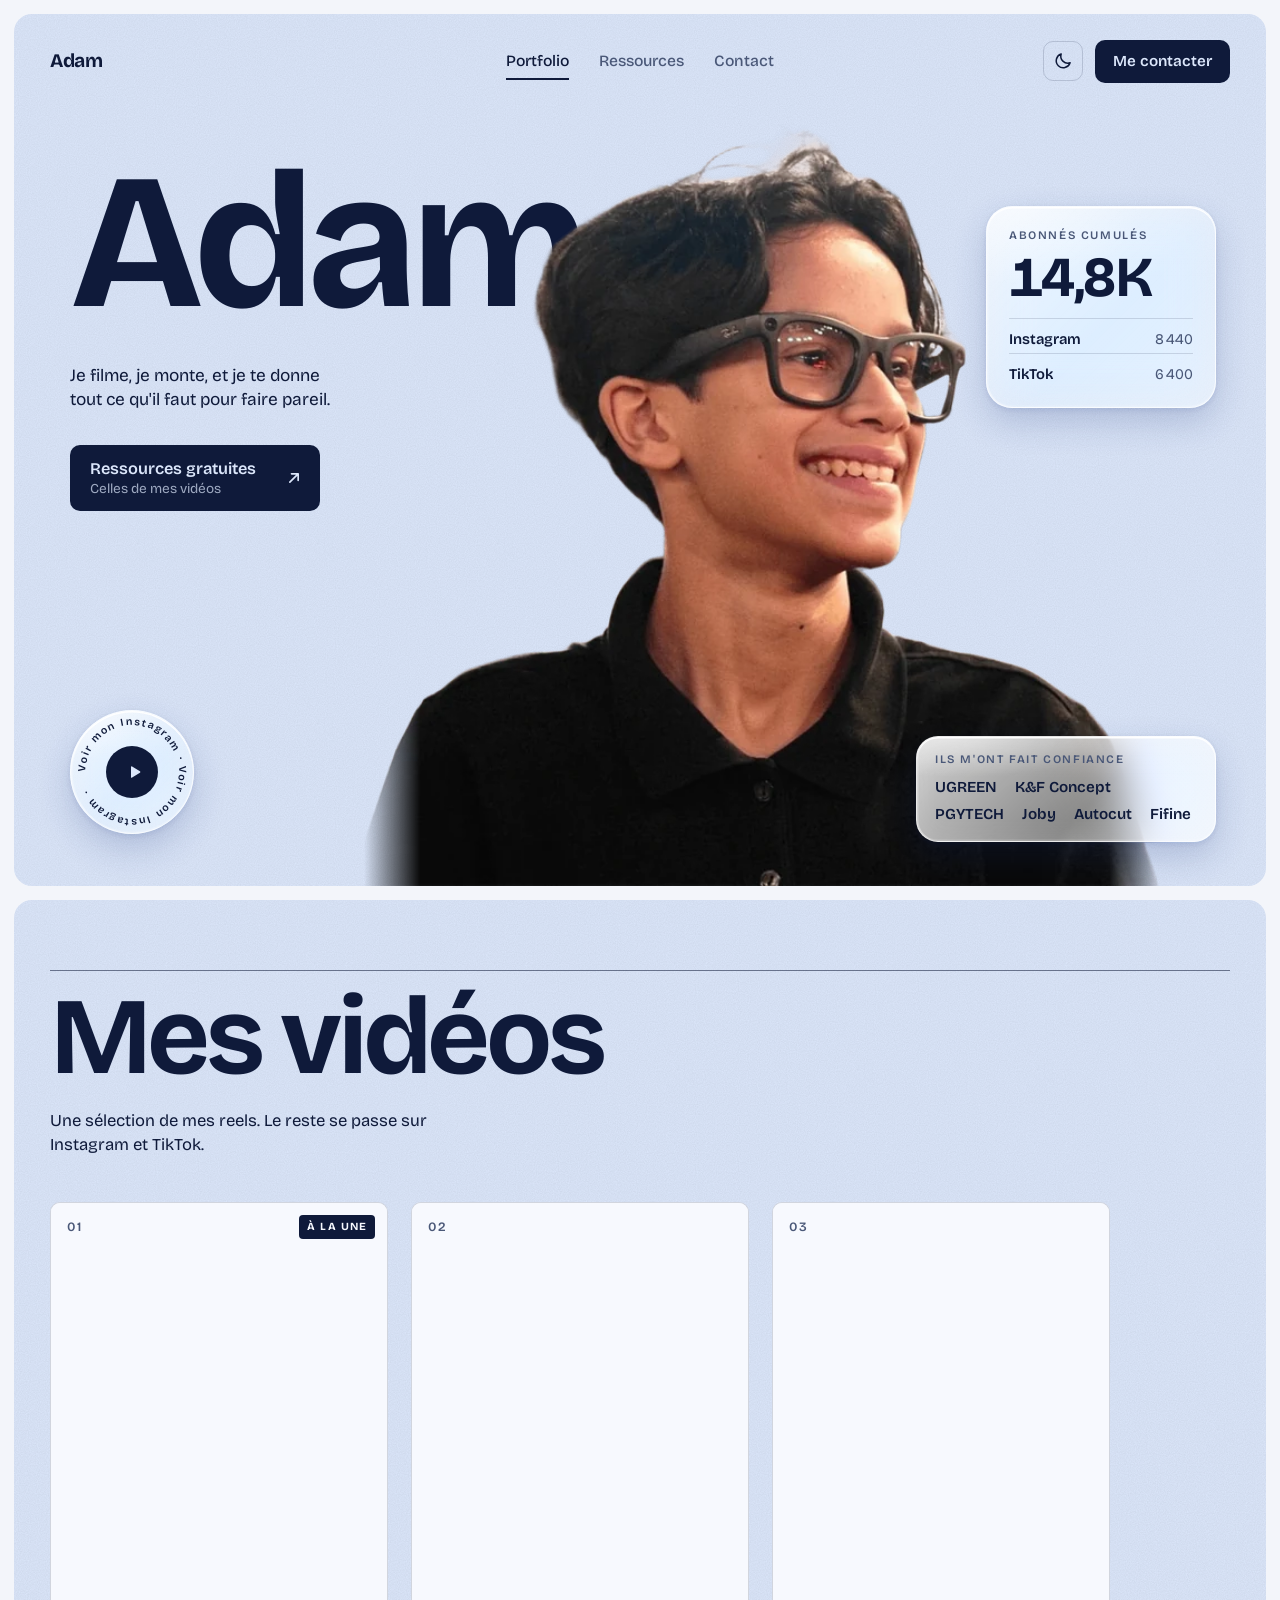
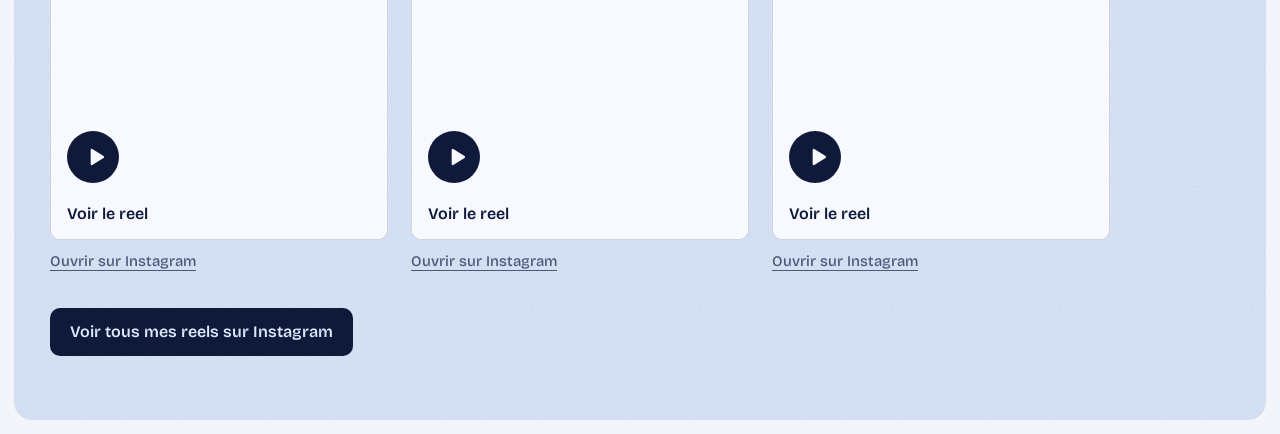
==== commit 0467e383: "Verre liquide sur les cartes audience, sponsors et bouton Instagram Co-Authored-By: Claude Sonnet 5." ====
--- a/index.html
+++ b/index.html
@@ -62,13 +62,13 @@
              width="1080" height="1080" alt="Adam, souriant, avec ses lunettes noires" fetchpriority="high">
       </figure>
 
-      <aside class="card stat" aria-label="Mon audience">
+      <aside class="card glass stat" aria-label="Mon audience">
         <p class="stat-label">Abonnés cumulés</p>
         <p class="stat-number"><span id="total" data-target="0">0</span></p>
         <ul class="stat-list" id="socials"></ul>
       </aside>
 
-      <a class="play" id="play-ig" href="https://www.instagram.com/lasagadadam2.0/" target="_blank" rel="noopener" aria-label="Voir mon compte Instagram">
+      <a class="play glass" id="play-ig" href="https://www.instagram.com/lasagadadam2.0/" target="_blank" rel="noopener" aria-label="Voir mon compte Instagram">
         <svg class="play-text" viewBox="0 0 120 120" aria-hidden="true">
           <defs><path id="circle" d="M60 60m-46 0a46 46 0 1 1 92 0a46 46 0 1 1-92 0"/></defs>
           <text><textPath href="#circle" startOffset="0">Voir mon Instagram · Voir mon Instagram · </textPath></text>
@@ -78,7 +78,7 @@
         </span>
       </a>
 
-      <div class="sponsors card" id="sponsors" hidden>
+      <div class="sponsors card glass" id="sponsors" hidden>
         <p class="sponsors-label">Ils m'ont fait confiance</p>
         <ul class="sponsors-list" id="sponsors-list"></ul>
       </div>
--- a/assets/style.css
+++ b/assets/style.css
@@ -33,6 +33,12 @@
   --line: rgba(15, 26, 58, 0.16);
   --line-strong: rgba(15, 26, 58, 0.55);
   --grain: .07;
+  /* Verre liquide */
+  --lg-fill: linear-gradient(135deg, rgba(255,255,255,.62) 0%, rgba(255,255,255,.24) 55%, rgba(255,255,255,.4) 100%);
+  --lg-fill-strong: linear-gradient(135deg, rgba(255,255,255,.82) 0%, rgba(255,255,255,.5) 60%, rgba(255,255,255,.66) 100%);
+  --lg-edge: rgba(255,255,255,.75);
+  --lg-hi: rgba(255,255,255,.95);
+  --lg-shadow: 0 14px 34px rgba(25, 50, 120, .20), 0 2px 6px rgba(25, 50, 120, .10);
 }
 
 :root[data-theme="dark"] {
@@ -46,6 +52,11 @@
   --line: rgba(233, 238, 252, 0.16);
   --line-strong: rgba(233, 238, 252, 0.6);
   --grain: .10;
+  --lg-fill: linear-gradient(135deg, rgba(255,255,255,.20) 0%, rgba(255,255,255,.05) 55%, rgba(255,255,255,.12) 100%);
+  --lg-fill-strong: linear-gradient(135deg, rgba(255,255,255,.26) 0%, rgba(255,255,255,.09) 60%, rgba(255,255,255,.18) 100%);
+  --lg-edge: rgba(255,255,255,.28);
+  --lg-hi: rgba(255,255,255,.5);
+  --lg-shadow: 0 16px 40px rgba(0,0,0,.45), 0 2px 8px rgba(0,0,0,.3);
 }
 
 /* ---------- Base ---------- */
@@ -154,7 +165,8 @@
 .stat { position: absolute; z-index: 4; right: 4%; top: 22%; width: 230px; padding: 18px 20px 16px; }
 .stat-number { margin: 6px 0 12px; font-size: clamp(3rem, 4.4vw, 4.2rem); font-weight: 700; letter-spacing: -0.045em; line-height: 1; font-variant-numeric: tabular-nums; }
 .stat-list { display: grid; }
-.stat-list li { border-top: 1px solid var(--line); }
+.stat-list li { border-top: 1px solid rgba(15,26,58,.14); }
+:root[data-theme="dark"] .stat-list li { border-top-color: rgba(255,255,255,.16); }
 .stat-list a { display: flex; justify-content: space-between; width: 100%; gap: 10px; padding: 9px 0 3px; font-size: .92rem; }
 .stat-list a:hover .p-name { text-decoration: underline; text-underline-offset: 3px; }
 .stat-list .p-name { font-weight: 600; }
@@ -164,7 +176,6 @@
 .play {
   position: absolute; z-index: 4; left: 4.5%; bottom: 6%;
   width: 124px; height: 124px; display: grid; place-items: center; border-radius: 50%;
-  border: 1px solid var(--line-strong);
 }
 .play-text { position: absolute; inset: 0; width: 100%; height: 100%; }
 .play-text text { font-family: var(--font); font-size: 10.4px; font-weight: 600; letter-spacing: .14em; fill: var(--ink); }
@@ -193,6 +204,36 @@
 .sponsors-label { margin-bottom: 8px; }
 .sponsors-list { display: flex; flex-wrap: wrap; gap: 4px 18px; }
 .sponsors-list li { font-weight: 600; font-size: .95rem; color: var(--ink); }
+
+
+/* ---------- Verre liquide (cartes audience, sponsors, bouton Instagram) ---------- */
+.glass {
+  isolation: isolate;
+  background: var(--lg-fill);
+  -webkit-backdrop-filter: blur(22px) saturate(190%) brightness(1.04);
+          backdrop-filter: blur(22px) saturate(190%) brightness(1.04);
+  border: 1px solid var(--lg-edge);
+  box-shadow:
+    inset 0 1.5px 0 var(--lg-hi),
+    inset 0 -1.5px 0 rgba(255,255,255,.18),
+    inset 1.5px 0 0 rgba(255,255,255,.28),
+    inset 0 0 28px rgba(255,255,255,.14),
+    var(--lg-shadow);
+}
+/* Reflet en haut à gauche, comme une vitre bombée */
+.glass::before {
+  content: ""; position: absolute; inset: 0; z-index: -1; border-radius: inherit; pointer-events: none;
+  background:
+    radial-gradient(120% 80% at 12% 0%, rgba(255,255,255,.55) 0%, rgba(255,255,255,0) 48%),
+    linear-gradient(180deg, rgba(255,255,255,.18), rgba(255,255,255,0) 40%);
+  opacity: .8;
+}
+:root[data-theme="dark"] .glass::before { opacity: .45; }
+.card.glass { border-radius: 26px; }
+.stat.glass { padding: 20px 22px 18px; }
+.sponsors.glass { background: var(--lg-fill-strong); border-radius: 22px; }
+.play.glass { border-radius: 50%; }
+.play.glass::before { border-radius: 50%; }
 
 /* ---------- Animations ---------- */
 @keyframes rise { from { opacity: 0; transform: translateY(20px); } to { opacity: 1; transform: none; } }
@@ -243,9 +284,9 @@
   .stat { align-self: end; justify-self: end; width: 150px; padding: 12px 14px 10px; margin-bottom: 4px; }
   .stat-number { font-size: 2.4rem; margin: 4px 0 0; }
   .stat-list { display: none; }
-  .play { align-self: end; justify-self: start; width: 100px; height: 100px; margin-bottom: 4px; background: var(--hero); }
+  .play { align-self: end; justify-self: start; width: 100px; height: 100px; margin-bottom: 4px; }
   .play-text text { font-size: 8.8px; }
   .play-core { width: 42px; height: 42px; }
 
-  .sponsors { grid-area: sponsors; position: static; width: auto; max-width: none; margin-top: 18px; }
-}
+  .sponsors { grid-area: sponsors; position: relative; width: auto; max-width: none; margin-top: 18px; }
+}
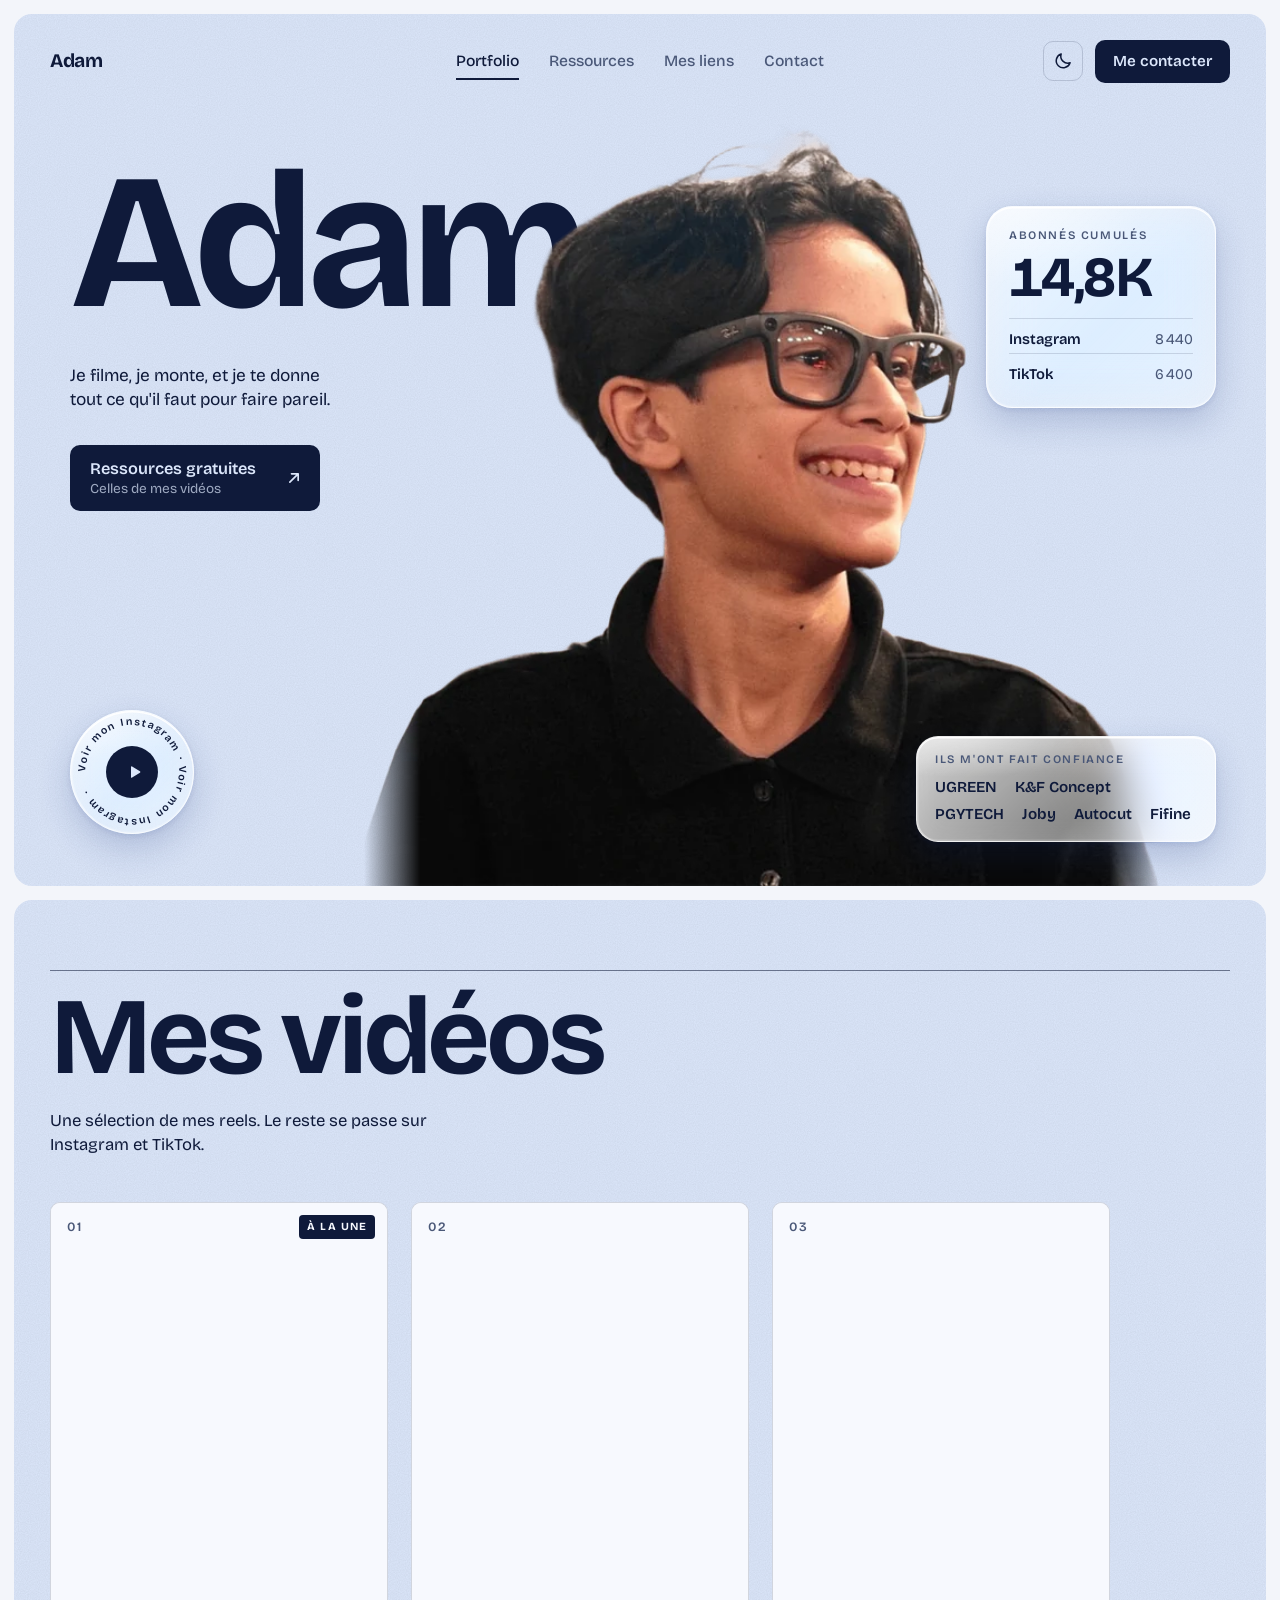
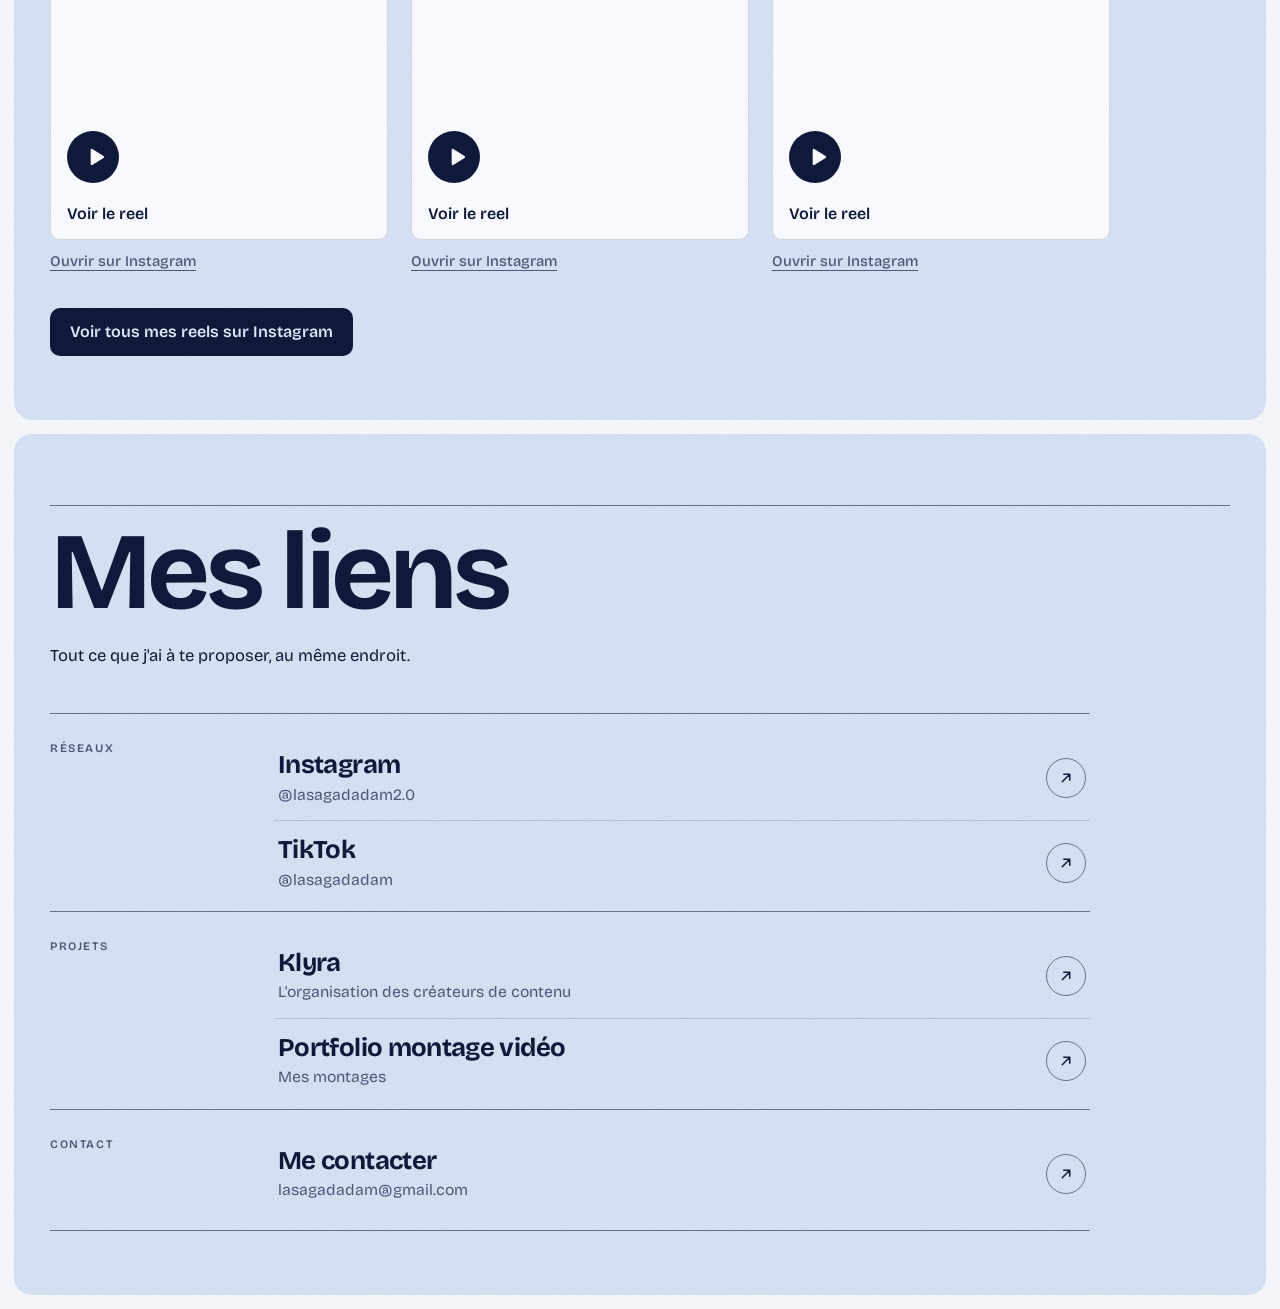
==== commit c40f67fc: "Ajoute la rubrique Mes liens et le menu Mes liens Co-Authored-By: Claude Sonnet 5.5 <noreply@anthrop" ====
--- a/index.html
+++ b/index.html
@@ -14,6 +14,7 @@
   <link rel="preload" href="assets/adam-720.webp" as="image" type="image/webp">
   <link rel="stylesheet" href="assets/style.css">
   <link rel="stylesheet" href="assets/portfolio.css">
+  <link rel="stylesheet" href="assets/liens.css">
   <script>
     /* Applique le thème choisi avant l'affichage, pour éviter un flash. */
     try { var t = localStorage.getItem("theme"); if (t === "dark" || t === "light") document.documentElement.dataset.theme = t; } catch (e) {}
@@ -31,6 +32,7 @@
         <nav class="nav-pill" aria-label="Navigation principale">
           <a href="#portfolio" class="is-current">Portfolio</a>
           <a href="ressources.html">Ressources</a>
+          <a href="#liens">Mes liens</a>
           <a href="mailto:lasagadadam@gmail.com">Contact</a>
         </nav>
 
@@ -93,11 +95,20 @@
       <ul class="reels" id="reels"></ul>
       <a class="port-more" id="port-more" href="https://www.instagram.com/lasagadadam2.0/" target="_blank" rel="noopener">Voir tous mes reels sur Instagram</a>
     </section>
+
+    <section class="panel liens" id="liens" aria-labelledby="liens-title">
+      <div class="port-head">
+        <h2 class="port-title" id="liens-title">Mes liens</h2>
+        <p class="port-lede">Tout ce que j'ai à te proposer, au même endroit.</p>
+      </div>
+      <div class="liens-list" id="liens-list"></div>
+    </section>
   </main>
 
   <script src="data/site.js"></script>
   <script src="assets/theme.js"></script>
   <script src="assets/app.js"></script>
   <script src="assets/portfolio.js"></script>
+  <script src="assets/liens.js"></script>
 </body>
 </html>
--- a/assets/liens.css
+++ b/assets/liens.css
@@ -0,0 +1,34 @@
+/* Section « Mes liens » (s'appuie sur style.css et portfolio.css) */
+.liens { margin-top: 14px; min-height: 0; padding: clamp(40px, 5.5vw, 80px) 36px clamp(40px, 5vw, 72px); }
+.liens[hidden] { display: none; }
+#liens { scroll-margin-top: 16px; }
+
+.liens-list { margin-top: clamp(28px, 3.6vw, 48px); max-width: 1040px; }
+.lien-group {
+  display: grid; grid-template-columns: 200px minmax(0, 1fr); gap: 8px 24px;
+  padding: 22px 0 6px; border-top: 1px solid var(--line-strong);
+}
+.lien-group:last-child { border-bottom: 1px solid var(--line-strong); padding-bottom: 14px; }
+.lien-group .kicker { margin: 4px 0 0; }
+.lien-rows { display: grid; }
+.lien-rows li + li { border-top: 1px solid var(--line); }
+.lien {
+  display: flex; align-items: center; justify-content: space-between; gap: 20px;
+  padding: 14px 4px; transition: padding-left .2s;
+}
+.lien:hover { padding-left: 12px; }
+.lien-main { display: grid; min-width: 0; }
+.lien-title { font-size: clamp(1.25rem, 2vw, 1.7rem); font-weight: 700; letter-spacing: -0.025em; line-height: 1.15; }
+.lien-detail { margin-top: 3px; color: var(--muted); font-size: .98rem; overflow-wrap: anywhere; }
+.lien-arrow {
+  flex: none; width: 40px; height: 40px; border-radius: 50%; border: 1px solid var(--line-strong);
+  display: grid; place-items: center; transition: background-color .2s, color .2s;
+}
+.lien:hover .lien-arrow { background: var(--ink); color: var(--hero); }
+
+@media (max-width: 960px) {
+  .liens { padding: 36px 18px 30px; }
+  .lien-group { grid-template-columns: minmax(0, 1fr); padding-top: 18px; }
+  .lien-group .kicker { margin: 0 0 4px; }
+  .lien:hover { padding-left: 4px; }
+}
